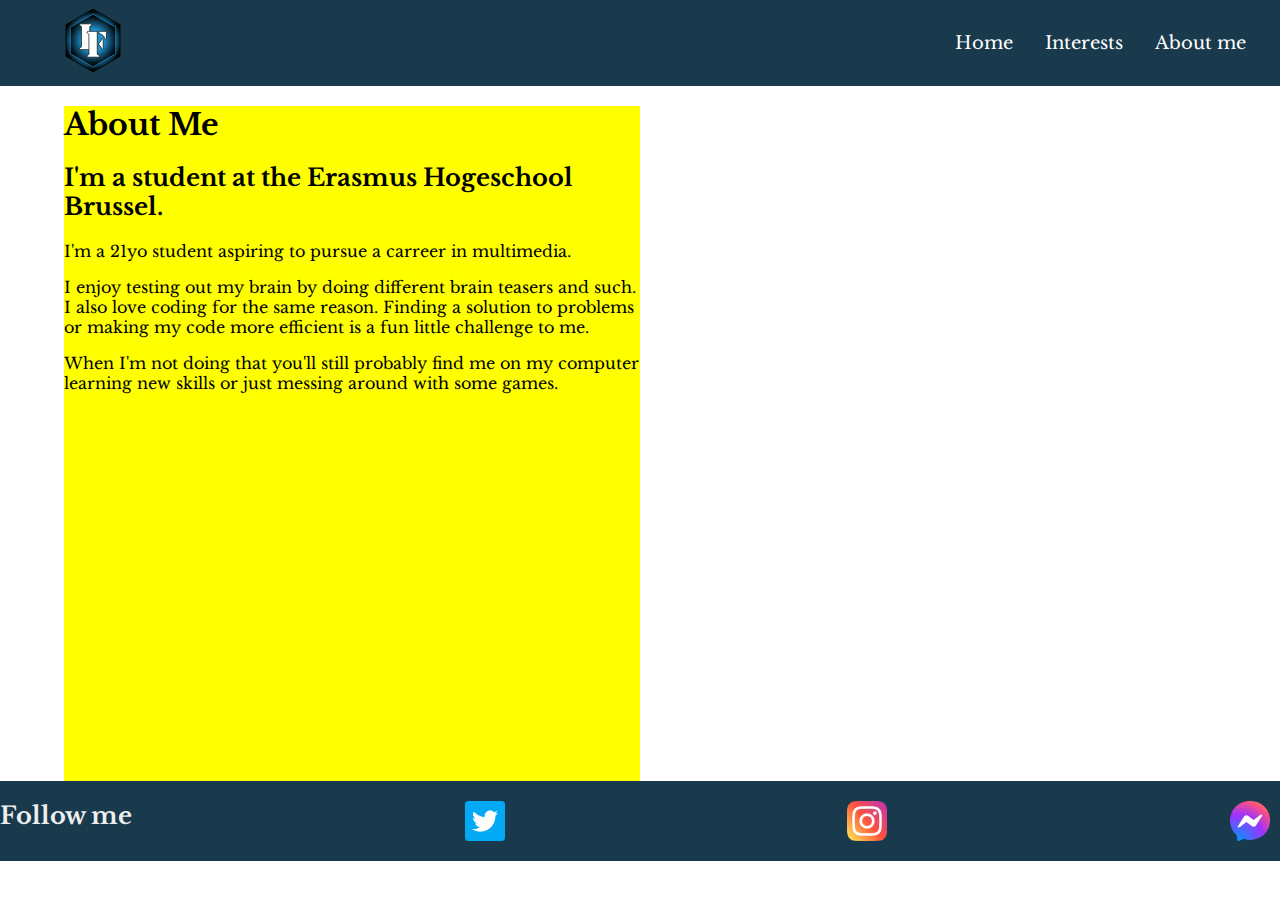
==== aboutMe.html @ 461476e7 "Basic pages layout" ====
<!DOCTYPE html>
<html lang="en">
	<head>
		<meta charset="UTF-8" />
		<meta name="viewport" content="width=device-width, initial-scale=1.0" />
		<title>About me</title>
		<link rel="stylesheet" href="style.css" />
	</head>
	<body>
		<nav>
			<div class="logo">
				<a href="index.html">
					<img src="images/logo.svg" alt="" />
				</a>
			</div>
			<input id="menu-toggle" type="checkbox" />
			<label class="menu-button-container" for="menu-toggle">
				<div class="menu-button"></div>
			</label>
			<ul class="menu">
				<li><a href="index.html">Home</a></li>
				<li><a href="interest.html">Interests</a></li>
				<li><a href="aboutMe.html">About me</a></li>
			</ul>
		</nav>
		<div class="wrapper">
			<header class="intro">
				<div class="title">
					<h1>About Me</h1>
					<h2>I'm a student at the Erasmus Hogeschool Brussel.</h2>
				</div>
				<p>I'm a 21yo student aspiring to pursue a carreer in multimedia.</p>
				<p>I enjoy testing out my brain by doing different brain teasers and such. I also love coding for the same reason. Finding a solution to problems or making my code more efficient is a fun little challenge to me.</p>
				<p>When I'm not doing that you'll still probably find me on my computer learning new skills or just messing around with some games.</p>
			</header>
		</div>
		<footer>
			<h2>Follow me</h2>
			<img src="images/twitter.png" alt="" />
			<img src="images/instagram.png" alt="" />
			<img src="images/messenger.png" alt="" />
			<!--<a href="https://www.flaticon.com/free-icons/twitter-logo" title="twitter logo icons">Twitter logo icons created by Md Tanvirul Haque - Flaticon</a>-->
		</footer>
	</body>
</html>
---- style.css ----
@import url("https://fonts.googleapis.com/css2?family=Libre+Baskerville:wght@400;700&display=swap");

body {
	margin: 0;
	font-family: "Libre Baskerville", serif;
}
nav {
	display: flex;
	justify-content: space-between;
	align-items: center;
	font-size: 18px;
	background-color: rgb(25, 58, 77);
	color: white;
	height: 50px;
	padding: 1em;
}

.logo {
	width: 150px;
}

.menu {
	margin: 0;
	padding: 0;
	display: flex;
	flex-direction: row;
	list-style-type: none;
}
.menu > li {
	overflow: hidden;
	margin: 0 1rem;
}

.menu li a {
	text-decoration: none;
	color: #ffffff;
}
.menu li a:hover {
	text-decoration: underline;
}

.menu-button-container {
	height: 100%;
	width: 30px;
	display: none;
	cursor: pointer;
	flex-direction: column;
	justify-content: center;
	align-items: center;
}
/* Hide checkbox */
#menu-toggle {
	display: none;
}
.menu-button,
.menu-button::before,
.menu-button::after {
	display: block;
	background-color: white;
	position: absolute;
	height: 4px;
	width: 30px;
	transition: transform 400ms cubic-bezier(0.23, 1, 0.32, 1);
	border-radius: 2px;
}

.menu-button::before {
	content: "";
	margin-top: -8px;
}

.menu-button::after {
	content: "";
	margin-top: 8px;
}

#menu-toggle:checked + .menu-button-container .menu-button::before {
	margin-top: 0px;
	transform: rotate(405deg);
}

#menu-toggle:checked + .menu-button-container .menu-button {
	background: rgba(255, 255, 255, 0);
}

#menu-toggle:checked + .menu-button-container .menu-button::after {
	margin-top: 0px;
	transform: rotate(-405deg);
}

header {
	height: 75vh;
	width: 50%;
}
.intro {
	background-color: yellow;
}
h1 {
	font-size: 30px;
}
section {
	background: green;
}
.hobbies {
	background: orange;
	display: flex;
	flex-wrap: wrap;
	text-align: left;
	justify-content: space-between;
}
.hobbies div {
	width: 24%;
	background: teal;
}
.hobbies img {
	width: 100%;
}
.wrapper {
	width: 90%;
	margin: 0 auto;
}
footer {
	background-color: rgb(25, 58, 77);
	text-align: center;
	color: white;
	display: flex;
	flex-wrap: wrap;
	justify-content: space-between;
}
footer .socials {
	margin: 0px 50px;
	flex: 1;
	background-color: rebeccapurple;
}
footer img {
	width: 40px;
	margin: 20px 10px;
}
footer h2 {
	color: #eee;
}
a.button {
	background-color: #4c6594;
	padding: 10px 20px;
	color: #fff;
	border-radius: 7px;
	font-weight: bold;
	text-decoration: none;
}
.name {
	color: rgb(12, 126, 88);
}

@media screen and (max-width: 1024px) {
	.hobbies div {
		width: 48%;
	}
}
@media screen and (max-width: 768px) {
	/* .desktop {
		display: none;
	}
	.mobile {
		display: block;
	} */
	.hobbies img {
		width: 50%;
	}
	header {
		background-image: none;
	}
	.intro {
		width: 100%;
	}
	.hobbies div {
		width: 100%;
	}

	.menu-button-container {
		display: flex;
	}
	/* dropdown menu */
	.menu {
		position: absolute;
		top: 0;
		margin-top: 80px;
		left: 0;
		flex-direction: column;
		width: 100%;
		justify-content: center;
		align-items: center;
	}
	#menu-toggle ~ .menu li {
		height: 0;
		margin: 0;
		padding: 0;
		border: 0;
		transition: height 400ms cubic-bezier(0.23, 1, 0.32, 1);
	}
	#menu-toggle:checked ~ .menu li {
		border: 1px solid #333;
		height: 2.5em;
		padding: 0.5em;
		transition: height 400ms cubic-bezier(0.23, 1, 0.32, 1);
	}
	.menu > li {
		display: flex;
		justify-content: center;
		margin: 0;
		padding: 0.5em 0;
		width: 100%;
		color: white;
		background-color: #104749;
	}
	.menu > li:not(:last-child) {
		border-bottom: 1px solid #444;
	}
}

/* hamburger menu => https://alvarotrigo.com/blog/hamburger-menu-css/ */
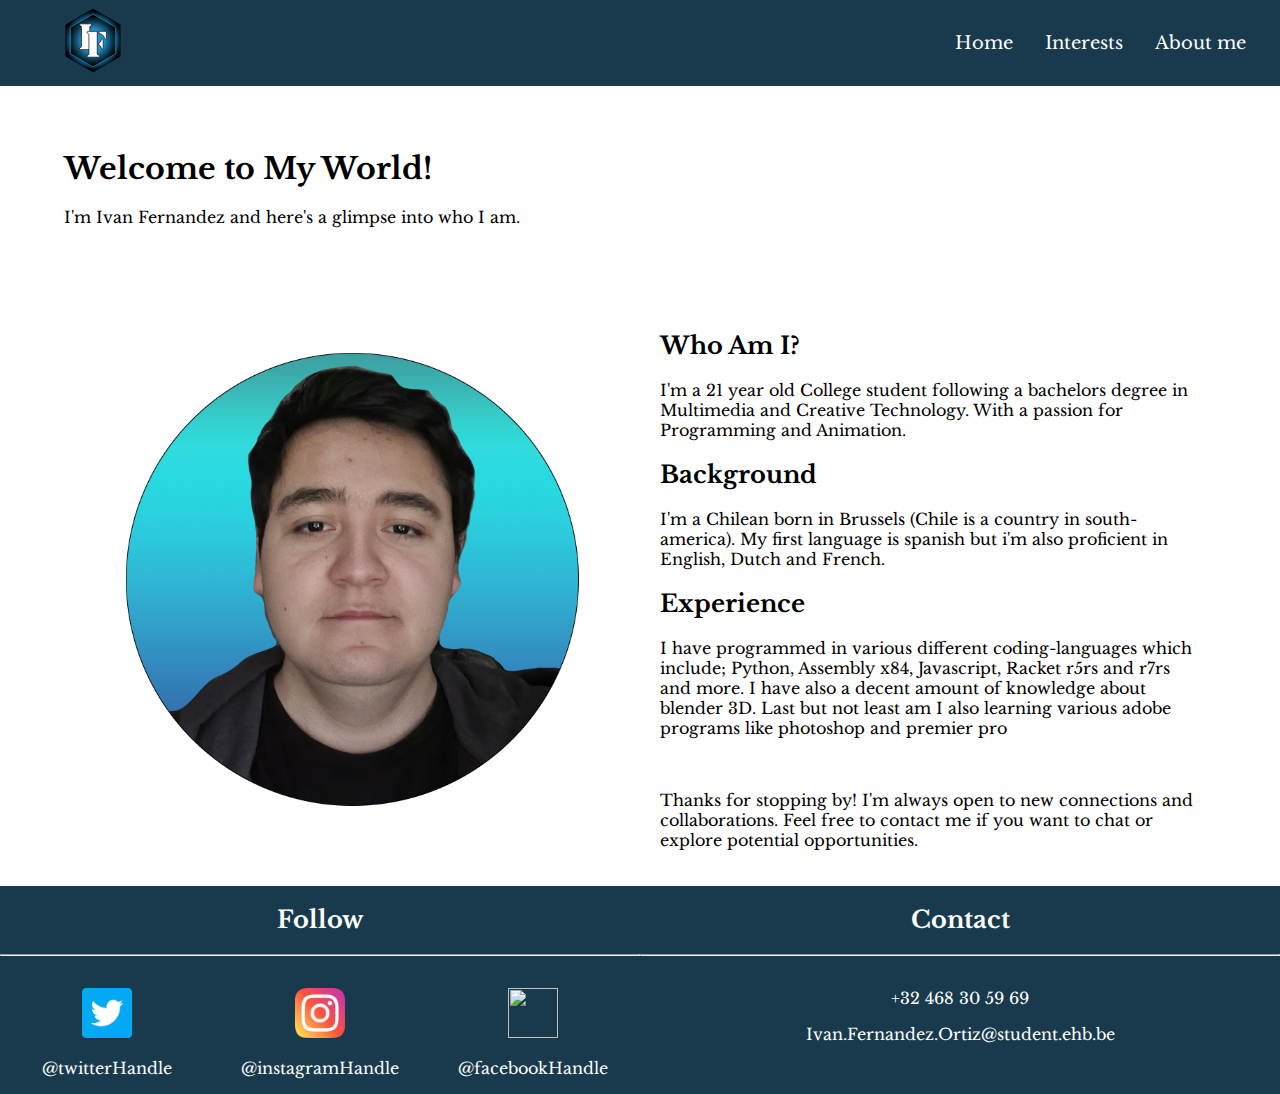
==== commit 641b9da6: "Basic info updated" ====
--- a/aboutMe.html
+++ b/aboutMe.html
@@ -23,23 +23,61 @@
 				<li><a href="aboutMe.html">About me</a></li>
 			</ul>
 		</nav>
-		<div class="wrapper">
-			<header class="intro">
+		<div class="wrapper top">
+			<header>
 				<div class="title">
-					<h1>About Me</h1>
-					<h2>I'm a student at the Erasmus Hogeschool Brussel.</h2>
+					<h1>Welcome to My World!</h1>
+					<p>I'm Ivan Fernandez and here's a glimpse into who I am.</p>
 				</div>
-				<p>I'm a 21yo student aspiring to pursue a carreer in multimedia.</p>
-				<p>I enjoy testing out my brain by doing different brain teasers and such. I also love coding for the same reason. Finding a solution to problems or making my code more efficient is a fun little challenge to me.</p>
-				<p>When I'm not doing that you'll still probably find me on my computer learning new skills or just messing around with some games.</p>
 			</header>
 		</div>
+		<div class="wrapper">
+			<section class="about-me">
+				<div>
+					<img src="images/CloseUp.png" alt="" />
+				</div>
+				<div>
+					<h2>Who Am I?</h2>
+					<p>I'm a 21 year old College student following a bachelors degree in Multimedia and Creative Technology. With a passion for Programming and Animation.</p>
+					<h2>Background</h2>
+					<p>I'm a Chilean born in Brussels (Chile is a country in south-america). My first language is spanish but i'm also proficient in English, Dutch and French.</p>
+					<h2>Experience</h2>
+					<p>
+						I have programmed in various different coding-languages which include; Python, Assembly x84, Javascript, Racket r5rs and r7rs and more. I have also a decent amount of knowledge about blender 3D. Last but not least am I also learning
+						various adobe programs like photoshop and premier pro
+					</p>
+					<br />
+					<p>Thanks for stopping by! I'm always open to new connections and collaborations. Feel free to contact me if you want to chat or explore potential opportunities.</p>
+				</div>
+			</section>
+		</div>
 		<footer>
-			<h2>Follow me</h2>
-			<img src="images/twitter.png" alt="" />
-			<img src="images/instagram.png" alt="" />
-			<img src="images/messenger.png" alt="" />
-			<!--<a href="https://www.flaticon.com/free-icons/twitter-logo" title="twitter logo icons">Twitter logo icons created by Md Tanvirul Haque - Flaticon</a>-->
+			<div class="socials">
+				<h2>Follow</h2>
+				<hr />
+				<div class="handles">
+					<div>
+						<img src="images/twitter.png" alt="" />
+						<p>@twitterHandle</p>
+					</div>
+					<div>
+						<img src="images/instagram.png" alt="" />
+						<p>@instagramHandle</p>
+					</div>
+					<div>
+						<img src="images/facebook.png" alt="" />
+						<p>@facebookHandle</p>
+					</div>
+				</div>
+			</div>
+			<div class="contact">
+				<h2>Contact</h2>
+				<hr />
+				<div class="contact-info">
+					<p>+32 468 30 59 69</p>
+					<p>Ivan.Fernandez.Ortiz@student.ehb.be</p>
+				</div>
+			</div>
 		</footer>
 	</body>
 </html>
--- a/style.css
+++ b/style.css
@@ -89,35 +89,52 @@
 }
 
 header {
-	height: 75vh;
+	/* margin-top: 40px; */
+}
+.intro {
+	padding-top: 20vh;
 	width: 50%;
-}
-.intro {
-	background-color: yellow;
+	height: 70vh;
+}
+.index {
+	background-size: cover;
+	background-image: url(images/middleShot.png);
 }
 h1 {
 	font-size: 30px;
 }
-section {
+/* section {
 	background: green;
+} */
+.wrapper {
+	width: 90%;
+	margin: 0 auto;
+}
+.top {
+	margin-top: 5%;
+	margin-bottom: 5%;
 }
 .hobbies {
-	background: orange;
 	display: flex;
 	flex-wrap: wrap;
 	text-align: left;
 	justify-content: space-between;
+	margin-bottom: 20px;
 }
 .hobbies div {
 	width: 24%;
-	background: teal;
-}
-.hobbies img {
+}
+
+img {
 	width: 100%;
 }
-.wrapper {
-	width: 90%;
-	margin: 0 auto;
+.about-me {
+	display: flex;
+	flex-wrap: wrap;
+}
+.about-me div {
+	flex: 1;
+	margin: 20px;
 }
 footer {
 	background-color: rgb(25, 58, 77);
@@ -125,20 +142,29 @@
 	color: white;
 	display: flex;
 	flex-wrap: wrap;
-	justify-content: space-between;
-}
-footer .socials {
-	margin: 0px 50px;
+	justify-content: space-around;
+}
+footer div {
 	flex: 1;
-	background-color: rebeccapurple;
 }
 footer img {
-	width: 40px;
-	margin: 20px 10px;
+	width: 50px;
+	height: 50px;
 }
 footer h2 {
-	color: #eee;
-}
+	color: white;
+}
+
+.handles {
+	margin-top: 5%;
+	display: flex;
+	flex-direction: row;
+}
+
+.contact-info {
+	margin-top: 5%;
+}
+
 a.button {
 	background-color: #4c6594;
 	padding: 10px 20px;
@@ -147,8 +173,13 @@
 	font-weight: bold;
 	text-decoration: none;
 }
+a.button:hover {
+	background-color: #6999f1;
+	text-decoration: underline;
+	/* color: black; */
+}
 .name {
-	color: rgb(12, 126, 88);
+	color: rgb(29, 197, 141);
 }
 
 @media screen and (max-width: 1024px) {
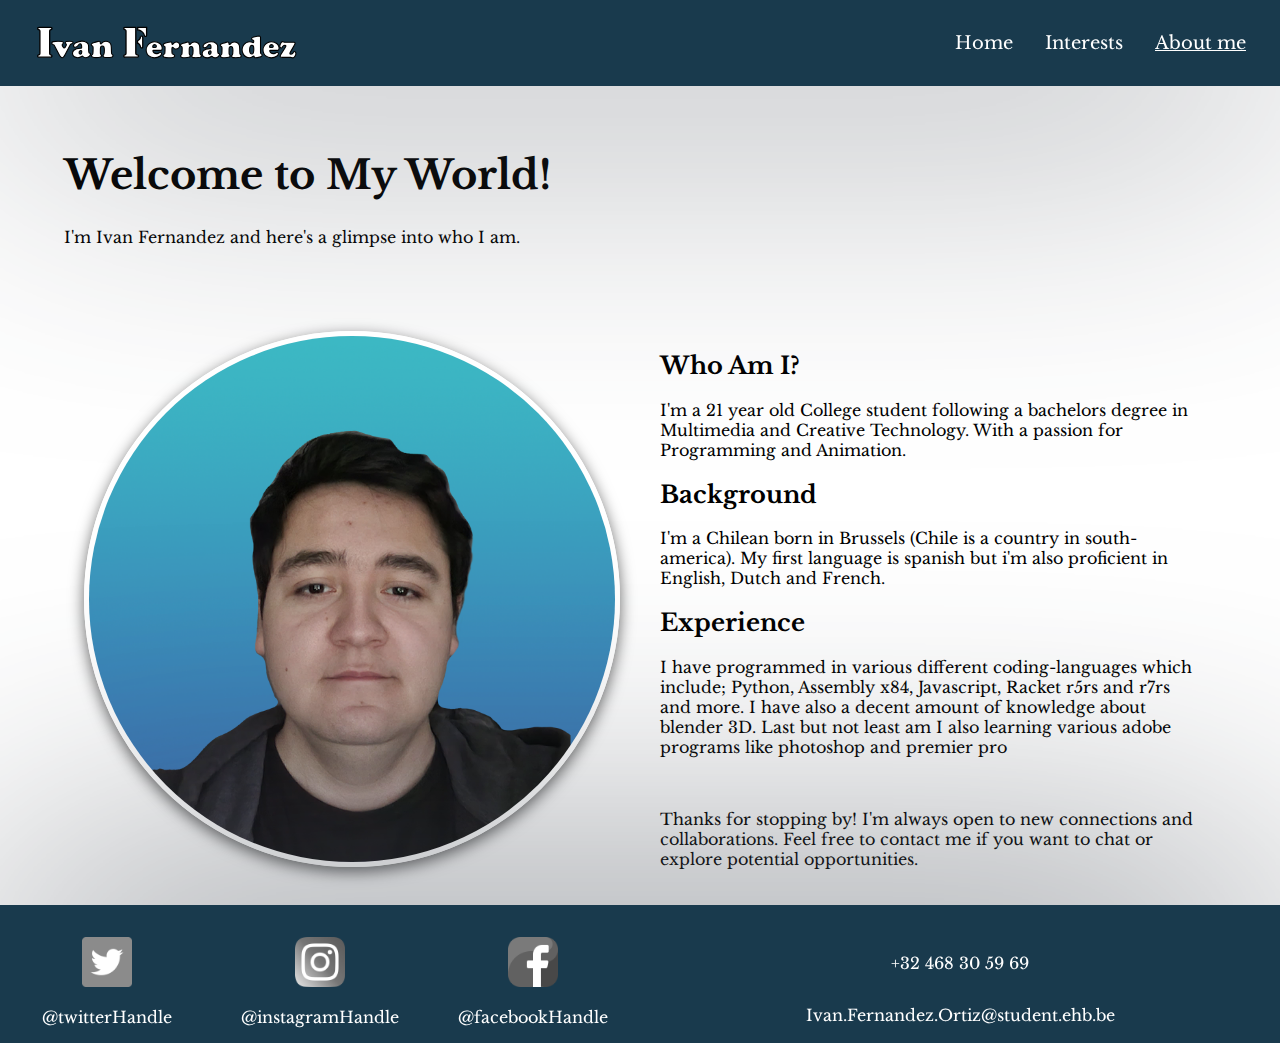
==== commit 38138028: "oefening gemaakt" ====
--- a/aboutMe.html
+++ b/aboutMe.html
@@ -10,7 +10,8 @@
 		<nav>
 			<div class="logo">
 				<a href="index.html">
-					<img src="images/logo.svg" alt="" />
+					<img src="images/logo.svg" class="desktop" alt="" />
+					<img src="images/logo-short.svg" class="mobile" alt="" />
 				</a>
 			</div>
 			<input id="menu-toggle" type="checkbox" />
@@ -18,9 +19,9 @@
 				<div class="menu-button"></div>
 			</label>
 			<ul class="menu">
-				<li><a href="index.html">Home</a></li>
-				<li><a href="interest.html">Interests</a></li>
-				<li><a href="aboutMe.html">About me</a></li>
+				<li><a href="index.html" class="unselected-url">Home</a></li>
+				<li><a href="interest.html" class="unselected-url">Interests</a></li>
+				<li><a href="aboutMe.html" class="selected-url">About me</a></li>
 			</ul>
 		</nav>
 		<div class="wrapper top">
@@ -34,7 +35,7 @@
 		<div class="wrapper">
 			<section class="about-me">
 				<div>
-					<img src="images/CloseUp.png" alt="" />
+					<img src="images/CloseUp.png" class="closeUp" alt="" />
 				</div>
 				<div>
 					<h2>Who Am I?</h2>
@@ -53,26 +54,32 @@
 		</div>
 		<footer>
 			<div class="socials">
-				<h2>Follow</h2>
-				<hr />
+				<!-- <h2>Follow</h2>
+				<hr /> -->
 				<div class="handles">
 					<div>
-						<img src="images/twitter.png" alt="" />
-						<p>@twitterHandle</p>
+						<a href="#">
+							<img src="images/twitter.png" alt="" />
+							<p class="handle-name">@twitterHandle</p>
+						</a>
 					</div>
 					<div>
-						<img src="images/instagram.png" alt="" />
-						<p>@instagramHandle</p>
+						<a href="#">
+							<img src="images/instagram.png" alt="" />
+							<p class="handle-name">@instagramHandle</p>
+						</a>
 					</div>
 					<div>
-						<img src="images/facebook.png" alt="" />
-						<p>@facebookHandle</p>
+						<a href="#">
+							<img src="images/facebook.png" alt="" />
+							<p class="handle-name">@facebookHandle</p>
+						</a>
 					</div>
 				</div>
 			</div>
 			<div class="contact">
-				<h2>Contact</h2>
-				<hr />
+				<!-- <h2>Contact</h2>
+				<hr /> -->
 				<div class="contact-info">
 					<p>+32 468 30 59 69</p>
 					<p>Ivan.Fernandez.Ortiz@student.ehb.be</p>
--- a/style.css
+++ b/style.css
@@ -15,8 +15,18 @@
 	padding: 1em;
 }
 
+nav,
+footer {
+	filter: drop-shadow(0 0 10rem rgb(73, 79, 88));
+}
 .logo {
-	width: 150px;
+	width: 300px;
+}
+.desktop {
+	display: block;
+}
+.mobile {
+	display: none;
 }
 
 .menu {
@@ -31,9 +41,13 @@
 	margin: 0 1rem;
 }
 
-.menu li a {
+.unselected-url {
 	text-decoration: none;
-	color: #ffffff;
+	color: white;
+}
+.selected-url {
+	color: white;
+	text-decoration: underline;
 }
 .menu li a:hover {
 	text-decoration: underline;
@@ -88,9 +102,6 @@
 	transform: rotate(-405deg);
 }
 
-header {
-	/* margin-top: 40px; */
-}
 .intro {
 	padding-top: 20vh;
 	width: 50%;
@@ -98,14 +109,12 @@
 }
 .index {
 	background-size: cover;
+	/* height: 80vh; */
 	background-image: url(images/middleShot.png);
 }
 h1 {
-	font-size: 30px;
-}
-/* section {
-	background: green;
-} */
+	font-size: 40px;
+}
 .wrapper {
 	width: 90%;
 	margin: 0 auto;
@@ -128,6 +137,35 @@
 img {
 	width: 100%;
 }
+.hobby-img {
+	box-sizing: border-box;
+	border-radius: 100%;
+	overflow: hidden;
+	box-shadow: 0 5px 15px 0px rgba(0, 0, 0, 0.6);
+	transform: translatey(0px);
+	animation: float 6s ease-in-out infinite;
+
+	position: relative;
+	top: 25px;
+	left: 25px;
+	width: 140px;
+	height: 140px;
+}
+.hobby-img:nth-child(1) {
+	z-index: 1;
+}
+.hobby-img:nth-child(2) {
+	z-index: 2;
+	animation-delay: 1s;
+	margin-left: -50px;
+}
+.hobby-img:nth-child(3) {
+	z-index: 3;
+	animation-delay: 2s;
+	margin-top: -50px;
+	margin-left: 50px;
+}
+
 .about-me {
 	display: flex;
 	flex-wrap: wrap;
@@ -141,11 +179,11 @@
 	text-align: center;
 	color: white;
 	display: flex;
-	flex-wrap: wrap;
-	justify-content: space-around;
 }
 footer div {
 	flex: 1;
+	display: flex;
+	flex-direction: column;
 }
 footer img {
 	width: 50px;
@@ -154,15 +192,33 @@
 footer h2 {
 	color: white;
 }
-
+hr {
+	width: 30%;
+}
 .handles {
 	margin-top: 5%;
 	display: flex;
 	flex-direction: row;
 }
+.handles a {
+	color: white;
+	text-decoration: none;
+}
+.handles div {
+	/* filter: sepia(100%); */
+	filter: grayscale(100%);
+}
+
+.handles div:hover {
+	filter: grayscale(0%);
+	/* filter: sepia(0%); */
+}
 
 .contact-info {
 	margin-top: 5%;
+}
+.button:hover {
+	animation: wiggle 2s linear infinite;
 }
 
 a.button {
@@ -172,20 +228,356 @@
 	border-radius: 7px;
 	font-weight: bold;
 	text-decoration: none;
+	position: absolute;
+	transform-origin: 50% 5em;
 }
 a.button:hover {
 	background-color: #6999f1;
 	text-decoration: underline;
-	/* color: black; */
-}
+}
+
+/* Keyframes */
+@keyframes wiggle {
+	0%,
+	7% {
+		transform: rotateZ(0);
+	}
+	15% {
+		transform: rotateZ(-15deg);
+	}
+	20% {
+		transform: rotateZ(10deg);
+	}
+	25% {
+		transform: rotateZ(-10deg);
+	}
+	30% {
+		transform: rotateZ(6deg);
+	}
+	35% {
+		transform: rotateZ(-4deg);
+	}
+	40%,
+	100% {
+		transform: rotateZ(0);
+	}
+}
+
 .name {
+	position: relative;
+	-webkit-box-reflect: below -20px linear-gradient(transparent, rgba(0, 0, 0, 0.2));
+	padding: 10px 0px;
+	font-size: 50px;
+}
+.name span {
+	position: relative;
+	display: inline-block;
 	color: rgb(29, 197, 141);
+	animation: waviy 3s infinite;
+	animation-delay: calc(0.2s * var(--i));
+}
+@keyframes waviy {
+	0%,
+	40%,
+	100% {
+		transform: translateY(0);
+	}
+	20% {
+		transform: translateY(-20px);
+	}
+}
+.animation-container {
+	display: block;
+	position: relative;
+	width: 800px;
+	max-width: 100%;
+	margin: 0 auto;
+
+	.lightning-container {
+		position: absolute;
+		top: 50%;
+		left: 0;
+		display: flex;
+		transform: translateY(-50%);
+
+		.lightning {
+			position: absolute;
+			display: block;
+			height: 12px;
+			width: 12px;
+			border-radius: 12px;
+			transform-origin: 6px 6px;
+
+			animation-name: woosh;
+			animation-duration: 1.5s;
+			animation-iteration-count: infinite;
+			animation-timing-function: cubic-bezier(0.445, 0.05, 0.55, 0.95);
+			animation-direction: alternate;
+
+			&.white {
+				background-color: white;
+				box-shadow: 0px 50px 50px 0px transparentize(white, 0.7);
+			}
+
+			&.red {
+				background-color: #fc7171;
+				box-shadow: 0px 50px 50px 0px transparentize(#fc7171, 0.7);
+				animation-delay: 0.2s;
+			}
+		}
+	}
+
+	.boom-container {
+		position: absolute;
+		display: flex;
+		width: 80px;
+		height: 80px;
+		text-align: center;
+		align-items: center;
+		transform: translateY(-50%);
+		left: 200px;
+		top: -145px;
+
+		.shape {
+			display: inline-block;
+			position: relative;
+			opacity: 0;
+			transform-origin: center center;
+
+			&.triangle {
+				width: 0;
+				height: 0;
+				border-style: solid;
+				transform-origin: 50% 80%;
+				animation-duration: 1s;
+				animation-timing-function: ease-out;
+				animation-iteration-count: infinite;
+				margin-left: -15px;
+				border-width: 0 2.5px 5px 2.5px;
+				border-color: transparent transparent #42e599 transparent;
+				animation-name: boom-triangle;
+
+				&.big {
+					margin-left: -25px;
+					border-width: 0 5px 10px 5px;
+					border-color: transparent transparent #fade28 transparent;
+					animation-name: boom-triangle-big;
+				}
+			}
+
+			&.disc {
+				width: 8px;
+				height: 8px;
+				border-radius: 100%;
+				background-color: #d15ff4;
+				animation-name: boom-disc;
+				animation-duration: 1s;
+				animation-timing-function: ease-out;
+				animation-iteration-count: infinite;
+			}
+
+			&.circle {
+				width: 20px;
+				height: 20px;
+				animation-name: boom-circle;
+				animation-duration: 1s;
+				animation-timing-function: ease-out;
+				animation-iteration-count: infinite;
+				border-radius: 100%;
+				margin-left: -30px;
+
+				&.white {
+					border: 1px solid white;
+				}
+
+				&.big {
+					width: 40px;
+					height: 40px;
+					margin-left: 0px;
+
+					&.white {
+						border: 2px solid white;
+					}
+				}
+			}
+
+			&:after {
+				background-color: rgba(178, 215, 232, 0.2);
+			}
+		}
+
+		.shape {
+			&.triangle,
+			&.circle,
+			&.circle.big,
+			&.disc {
+				animation-delay: 0.38s;
+				animation-duration: 3s;
+			}
+
+			&.circle {
+				animation-delay: 0.6s;
+			}
+		}
+
+		&.second {
+			left: 485px;
+			top: 155px;
+			.shape {
+				&.triangle,
+				&.circle,
+				&.circle.big,
+				&.disc {
+					animation-delay: 1.9s;
+				}
+				&.circle {
+					animation-delay: 2.15s;
+				}
+			}
+		}
+	}
+}
+
+@keyframes woosh {
+	0% {
+		width: 12px;
+		transform: translate(0px, 0px) rotate(-35deg);
+	}
+	15% {
+		width: 50px;
+	}
+	30% {
+		width: 12px;
+		transform: translate(214px, -150px) rotate(-35deg);
+	}
+	30.1% {
+		transform: translate(214px, -150px) rotate(46deg);
+	}
+	50% {
+		width: 110px;
+	}
+	70% {
+		width: 12px;
+		transform: translate(500px, 150px) rotate(46deg);
+	}
+	70.1% {
+		transform: translate(500px, 150px) rotate(-37deg);
+	}
+
+	85% {
+		width: 50px;
+	}
+	100% {
+		width: 12px;
+		transform: translate(700px, 0) rotate(-37deg);
+	}
+}
+
+@keyframes boom-circle {
+	0% {
+		opacity: 0;
+	}
+	5% {
+		opacity: 1;
+	}
+	30% {
+		opacity: 0;
+		transform: scale(3);
+	}
+	100% {
+	}
+}
+
+@keyframes boom-triangle-big {
+	0% {
+		opacity: 0;
+	}
+	5% {
+		opacity: 1;
+	}
+
+	40% {
+		opacity: 0;
+		transform: scale(2.5) translate(50px, -50px) rotate(360deg);
+	}
+	100% {
+	}
+}
+
+@keyframes boom-triangle {
+	0% {
+		opacity: 0;
+	}
+	5% {
+		opacity: 1;
+	}
+
+	30% {
+		opacity: 0;
+		transform: scale(3) translate(20px, 40px) rotate(360deg);
+	}
+
+	100% {
+	}
+}
+
+@keyframes boom-disc {
+	0% {
+		opacity: 0;
+	}
+	5% {
+		opacity: 1;
+	}
+	40% {
+		opacity: 0;
+		transform: scale(2) translate(-70px, -30px);
+	}
+	100% {
+	}
+}
+
+.closeUp {
+	box-sizing: border-box;
+	border: 5px white solid;
+	border-radius: 100%;
+	overflow: hidden;
+	box-shadow: 0 5px 15px 0px rgba(0, 0, 0, 0.6);
+	transform: translatey(0px);
+	animation: float 6s ease-in-out infinite;
+	img {
+		width: 100%;
+		height: auto;
+	}
+}
+@keyframes float {
+	0% {
+		box-shadow: 0 5px 15px 0px rgba(0, 0, 0, 0.6);
+		transform: translatey(0px);
+	}
+	50% {
+		box-shadow: 0 25px 15px 0px rgba(0, 0, 0, 0.2);
+		transform: translatey(-20px);
+	}
+	100% {
+		box-shadow: 0 5px 15px 0px rgba(0, 0, 0, 0.6);
+		transform: translatey(0px);
+	}
 }
 
 @media screen and (max-width: 1024px) {
 	.hobbies div {
 		width: 48%;
 	}
+	.index {
+		background-image: none;
+	}
+	.intro {
+		width: 100%;
+		padding-top: 10px;
+	}
+	footer {
+		flex-direction: column;
+	}
 }
 @media screen and (max-width: 768px) {
 	/* .desktop {
@@ -194,19 +586,39 @@
 	.mobile {
 		display: block;
 	} */
-	.hobbies img {
+	/* .hobbies img {
 		width: 50%;
-	}
+	} */
 	header {
 		background-image: none;
 	}
 	.intro {
-		width: 100%;
+		height: fit-content;
+		padding-bottom: 50px;
 	}
 	.hobbies div {
 		width: 100%;
 	}
-
+	.about-me {
+		display: flex;
+		flex-direction: column;
+	}
+	.handle-name {
+		display: none;
+	}
+
+	.desktop {
+		display: none;
+	}
+	.mobile {
+		display: block;
+		margin-left: -60px;
+	}
+
+	.hobby-img:nth-child(3) {
+		margin-top: 0px;
+		margin-left: -50px;
+	}
 	.menu-button-container {
 		display: flex;
 	}
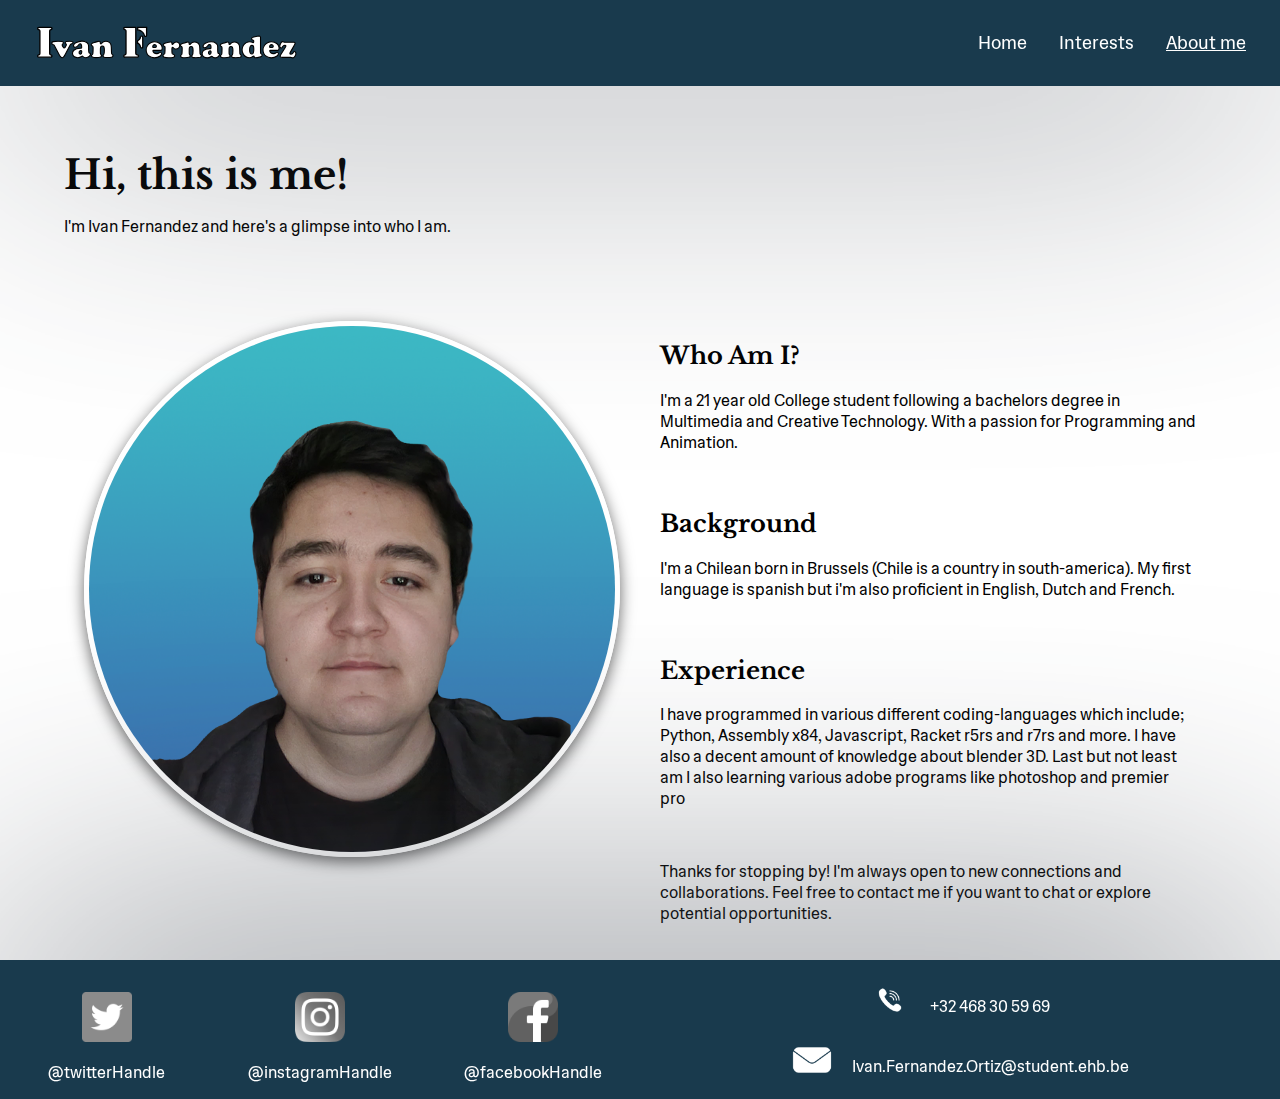
==== commit dfaf7121: "Startpagina en meer content geschreven" ====
--- a/aboutMe.html
+++ b/aboutMe.html
@@ -9,7 +9,7 @@
 	<body>
 		<nav>
 			<div class="logo">
-				<a href="index.html">
+				<a href="homepage.html">
 					<img src="images/logo.svg" class="desktop" alt="" />
 					<img src="images/logo-short.svg" class="mobile" alt="" />
 				</a>
@@ -27,7 +27,7 @@
 		<div class="wrapper top">
 			<header>
 				<div class="title">
-					<h1>Welcome to My World!</h1>
+					<h1>Hi, this is me!</h1>
 					<p>I'm Ivan Fernandez and here's a glimpse into who I am.</p>
 				</div>
 			</header>
@@ -40,8 +40,10 @@
 				<div>
 					<h2>Who Am I?</h2>
 					<p>I'm a 21 year old College student following a bachelors degree in Multimedia and Creative Technology. With a passion for Programming and Animation.</p>
+					<br />
 					<h2>Background</h2>
 					<p>I'm a Chilean born in Brussels (Chile is a country in south-america). My first language is spanish but i'm also proficient in English, Dutch and French.</p>
+					<br />
 					<h2>Experience</h2>
 					<p>
 						I have programmed in various different coding-languages which include; Python, Assembly x84, Javascript, Racket r5rs and r7rs and more. I have also a decent amount of knowledge about blender 3D. Last but not least am I also learning
@@ -54,8 +56,6 @@
 		</div>
 		<footer>
 			<div class="socials">
-				<!-- <h2>Follow</h2>
-				<hr /> -->
 				<div class="handles">
 					<div>
 						<a href="#">
@@ -78,11 +78,15 @@
 				</div>
 			</div>
 			<div class="contact">
-				<!-- <h2>Contact</h2>
-				<hr /> -->
 				<div class="contact-info">
-					<p>+32 468 30 59 69</p>
-					<p>Ivan.Fernandez.Ortiz@student.ehb.be</p>
+					<div>
+						<img src="images/ring-phone.png" alt="" />
+						<p>+32 468 30 59 69</p>
+					</div>
+					<div>
+						<img src="images/mail.png" alt="" />
+						<p>Ivan.Fernandez.Ortiz@student.ehb.be</p>
+					</div>
 				</div>
 			</div>
 		</footer>
--- a/style.css
+++ b/style.css
@@ -1,9 +1,110 @@
 @import url("https://fonts.googleapis.com/css2?family=Libre+Baskerville:wght@400;700&display=swap");
+@import url("https://fonts.googleapis.com/css2?family=Hedvig+Letters+Sans&display=swap");
 
 body {
 	margin: 0;
 	font-family: "Libre Baskerville", serif;
 }
+
+p,
+li {
+	font-family: "Hedvig Letters Sans", sans-serif;
+}
+h1 {
+	font-size: 40px;
+	margin-bottom: 0;
+}
+.homepage {
+	height: 100vh;
+	width: 100vw;
+
+	background: linear-gradient(60deg, rgb(95, 144, 190), #073258);
+	position: absolute;
+	display: flex;
+	align-items: center;
+	justify-content: center;
+}
+.homepage header h1 {
+	font-size: 80px;
+	color: white;
+	position: relative;
+}
+
+.menu {
+	display: flex;
+	align-content: center;
+}
+.Menu-list {
+	font-size: 4.25rem;
+	line-height: 1.2;
+	text-transform: uppercase;
+	text-align: center;
+	display: flex;
+	flex-direction: column;
+
+	align-items: center;
+	transform: rotateX(-10deg) rotateY(20deg);
+}
+.Menu-list a {
+	text-decoration: none;
+	color: aqua;
+}
+.Menu-list-item {
+	position: relative;
+	color: transparent;
+}
+.Menu-list-item::before {
+	/* Style of the bar */
+	content: "";
+	display: block;
+	position: absolute;
+	top: 49%;
+	left: -10%;
+	right: -10%;
+	height: 4px;
+	border-radius: 4px;
+	margin-top: -2px;
+	background: rgb(12, 35, 241);
+	transform: scale(0);
+	transition: transform 0.8s cubic-bezier(0.16, 1.08, 0.38, 0.98);
+	z-index: 1;
+}
+
+.Mask {
+	display: block;
+	position: absolute;
+	overflow: hidden;
+	color: cyan;
+	top: 0;
+	height: 49%;
+	transition: all 0.8s cubic-bezier(0.16, 1.08, 0.38, 0.98);
+}
+.Mask span {
+	display: block;
+}
+
+.Mask + .Mask {
+	top: 48.9%;
+	height: 51.1%;
+}
+.Mask + .Mask span {
+	transform: translateY(-49%);
+}
+
+.Menu-list-item:hover .Mask,
+.Menu-list-item:active .Mask {
+	color: #fff;
+	transform: skewX(12deg) translateX(5px);
+}
+.Menu-list-item:hover .Mask + .Mask,
+.Menu-list-item:active .Mask + .Mask {
+	transform: skewX(12deg) translateX(-5px);
+}
+.Menu-list-item:hover::before,
+.Menu-list-item:active::before {
+	transform: scale(1);
+}
+
 nav {
 	display: flex;
 	justify-content: space-between;
@@ -19,9 +120,11 @@
 footer {
 	filter: drop-shadow(0 0 10rem rgb(73, 79, 88));
 }
+
 .logo {
 	width: 300px;
 }
+
 .desktop {
 	display: block;
 }
@@ -77,12 +180,10 @@
 	transition: transform 400ms cubic-bezier(0.23, 1, 0.32, 1);
 	border-radius: 2px;
 }
-
 .menu-button::before {
 	content: "";
 	margin-top: -8px;
 }
-
 .menu-button::after {
 	content: "";
 	margin-top: 8px;
@@ -92,11 +193,9 @@
 	margin-top: 0px;
 	transform: rotate(405deg);
 }
-
 #menu-toggle:checked + .menu-button-container .menu-button {
 	background: rgba(255, 255, 255, 0);
 }
-
 #menu-toggle:checked + .menu-button-container .menu-button::after {
 	margin-top: 0px;
 	transform: rotate(-405deg);
@@ -109,12 +208,9 @@
 }
 .index {
 	background-size: cover;
-	/* height: 80vh; */
 	background-image: url(images/middleShot.png);
 }
-h1 {
-	font-size: 40px;
-}
+
 .wrapper {
 	width: 90%;
 	margin: 0 auto;
@@ -123,7 +219,9 @@
 	margin-top: 5%;
 	margin-bottom: 5%;
 }
-.hobbies {
+
+.hobbies,
+.music {
 	display: flex;
 	flex-wrap: wrap;
 	text-align: left;
@@ -132,12 +230,14 @@
 }
 .hobbies div {
 	width: 24%;
+	margin-top: 20px;
 }
 
 img {
 	width: 100%;
 }
 .hobby-img {
+	margin-bottom: 10px;
 	box-sizing: border-box;
 	border-radius: 100%;
 	overflow: hidden;
@@ -174,6 +274,12 @@
 	flex: 1;
 	margin: 20px;
 }
+
+ul li {
+	padding: 15px 0;
+	list-style-type: circle;
+	position: left;
+}
 footer {
 	background-color: rgb(25, 58, 77);
 	text-align: center;
@@ -192,9 +298,7 @@
 footer h2 {
 	color: white;
 }
-hr {
-	width: 30%;
-}
+
 .handles {
 	margin-top: 5%;
 	display: flex;
@@ -205,17 +309,23 @@
 	text-decoration: none;
 }
 .handles div {
-	/* filter: sepia(100%); */
 	filter: grayscale(100%);
 }
-
 .handles div:hover {
 	filter: grayscale(0%);
-	/* filter: sepia(0%); */
-}
-
+}
 .contact-info {
-	margin-top: 5%;
+	margin-top: 20px;
+}
+.contact-info div img {
+	width: 40px;
+	height: fit-content;
+	filter: invert(100);
+	margin-right: 20px;
+}
+.contact-info div {
+	flex-direction: row;
+	justify-content: center;
 }
 .button:hover {
 	animation: wiggle 2s linear infinite;
@@ -265,6 +375,7 @@
 
 .name {
 	position: relative;
+	z-index: -1;
 	-webkit-box-reflect: below -20px linear-gradient(transparent, rgba(0, 0, 0, 0.2));
 	padding: 10px 0px;
 	font-size: 50px;
@@ -286,260 +397,11 @@
 		transform: translateY(-20px);
 	}
 }
-.animation-container {
-	display: block;
-	position: relative;
-	width: 800px;
-	max-width: 100%;
-	margin: 0 auto;
-
-	.lightning-container {
-		position: absolute;
-		top: 50%;
-		left: 0;
-		display: flex;
-		transform: translateY(-50%);
-
-		.lightning {
-			position: absolute;
-			display: block;
-			height: 12px;
-			width: 12px;
-			border-radius: 12px;
-			transform-origin: 6px 6px;
-
-			animation-name: woosh;
-			animation-duration: 1.5s;
-			animation-iteration-count: infinite;
-			animation-timing-function: cubic-bezier(0.445, 0.05, 0.55, 0.95);
-			animation-direction: alternate;
-
-			&.white {
-				background-color: white;
-				box-shadow: 0px 50px 50px 0px transparentize(white, 0.7);
-			}
-
-			&.red {
-				background-color: #fc7171;
-				box-shadow: 0px 50px 50px 0px transparentize(#fc7171, 0.7);
-				animation-delay: 0.2s;
-			}
-		}
-	}
-
-	.boom-container {
-		position: absolute;
-		display: flex;
-		width: 80px;
-		height: 80px;
-		text-align: center;
-		align-items: center;
-		transform: translateY(-50%);
-		left: 200px;
-		top: -145px;
-
-		.shape {
-			display: inline-block;
-			position: relative;
-			opacity: 0;
-			transform-origin: center center;
-
-			&.triangle {
-				width: 0;
-				height: 0;
-				border-style: solid;
-				transform-origin: 50% 80%;
-				animation-duration: 1s;
-				animation-timing-function: ease-out;
-				animation-iteration-count: infinite;
-				margin-left: -15px;
-				border-width: 0 2.5px 5px 2.5px;
-				border-color: transparent transparent #42e599 transparent;
-				animation-name: boom-triangle;
-
-				&.big {
-					margin-left: -25px;
-					border-width: 0 5px 10px 5px;
-					border-color: transparent transparent #fade28 transparent;
-					animation-name: boom-triangle-big;
-				}
-			}
-
-			&.disc {
-				width: 8px;
-				height: 8px;
-				border-radius: 100%;
-				background-color: #d15ff4;
-				animation-name: boom-disc;
-				animation-duration: 1s;
-				animation-timing-function: ease-out;
-				animation-iteration-count: infinite;
-			}
-
-			&.circle {
-				width: 20px;
-				height: 20px;
-				animation-name: boom-circle;
-				animation-duration: 1s;
-				animation-timing-function: ease-out;
-				animation-iteration-count: infinite;
-				border-radius: 100%;
-				margin-left: -30px;
-
-				&.white {
-					border: 1px solid white;
-				}
-
-				&.big {
-					width: 40px;
-					height: 40px;
-					margin-left: 0px;
-
-					&.white {
-						border: 2px solid white;
-					}
-				}
-			}
-
-			&:after {
-				background-color: rgba(178, 215, 232, 0.2);
-			}
-		}
-
-		.shape {
-			&.triangle,
-			&.circle,
-			&.circle.big,
-			&.disc {
-				animation-delay: 0.38s;
-				animation-duration: 3s;
-			}
-
-			&.circle {
-				animation-delay: 0.6s;
-			}
-		}
-
-		&.second {
-			left: 485px;
-			top: 155px;
-			.shape {
-				&.triangle,
-				&.circle,
-				&.circle.big,
-				&.disc {
-					animation-delay: 1.9s;
-				}
-				&.circle {
-					animation-delay: 2.15s;
-				}
-			}
-		}
-	}
-}
-
-@keyframes woosh {
-	0% {
-		width: 12px;
-		transform: translate(0px, 0px) rotate(-35deg);
-	}
-	15% {
-		width: 50px;
-	}
-	30% {
-		width: 12px;
-		transform: translate(214px, -150px) rotate(-35deg);
-	}
-	30.1% {
-		transform: translate(214px, -150px) rotate(46deg);
-	}
-	50% {
-		width: 110px;
-	}
-	70% {
-		width: 12px;
-		transform: translate(500px, 150px) rotate(46deg);
-	}
-	70.1% {
-		transform: translate(500px, 150px) rotate(-37deg);
-	}
-
-	85% {
-		width: 50px;
-	}
-	100% {
-		width: 12px;
-		transform: translate(700px, 0) rotate(-37deg);
-	}
-}
-
-@keyframes boom-circle {
-	0% {
-		opacity: 0;
-	}
-	5% {
-		opacity: 1;
-	}
-	30% {
-		opacity: 0;
-		transform: scale(3);
-	}
-	100% {
-	}
-}
-
-@keyframes boom-triangle-big {
-	0% {
-		opacity: 0;
-	}
-	5% {
-		opacity: 1;
-	}
-
-	40% {
-		opacity: 0;
-		transform: scale(2.5) translate(50px, -50px) rotate(360deg);
-	}
-	100% {
-	}
-}
-
-@keyframes boom-triangle {
-	0% {
-		opacity: 0;
-	}
-	5% {
-		opacity: 1;
-	}
-
-	30% {
-		opacity: 0;
-		transform: scale(3) translate(20px, 40px) rotate(360deg);
-	}
-
-	100% {
-	}
-}
-
-@keyframes boom-disc {
-	0% {
-		opacity: 0;
-	}
-	5% {
-		opacity: 1;
-	}
-	40% {
-		opacity: 0;
-		transform: scale(2) translate(-70px, -30px);
-	}
-	100% {
-	}
-}
 
 .closeUp {
 	box-sizing: border-box;
 	border: 5px white solid;
-	border-radius: 100%;
+	border-radius: 50%;
 	overflow: hidden;
 	box-shadow: 0 5px 15px 0px rgba(0, 0, 0, 0.6);
 	transform: translatey(0px);
@@ -580,15 +442,6 @@
 	}
 }
 @media screen and (max-width: 768px) {
-	/* .desktop {
-		display: none;
-	}
-	.mobile {
-		display: block;
-	} */
-	/* .hobbies img {
-		width: 50%;
-	} */
 	header {
 		background-image: none;
 	}
@@ -618,6 +471,9 @@
 	.hobby-img:nth-child(3) {
 		margin-top: 0px;
 		margin-left: -50px;
+	}
+	.hobby-img {
+		margin-bottom: 50px;
 	}
 	.menu-button-container {
 		display: flex;
@@ -642,7 +498,7 @@
 	}
 	#menu-toggle:checked ~ .menu li {
 		border: 1px solid #333;
-		height: 2.5em;
+		height: 1.5em;
 		padding: 0.5em;
 		transition: height 400ms cubic-bezier(0.23, 1, 0.32, 1);
 	}
@@ -653,11 +509,9 @@
 		padding: 0.5em 0;
 		width: 100%;
 		color: white;
-		background-color: #104749;
+		background-color: #929292;
 	}
 	.menu > li:not(:last-child) {
 		border-bottom: 1px solid #444;
 	}
 }
-
-/* hamburger menu => https://alvarotrigo.com/blog/hamburger-menu-css/ */
